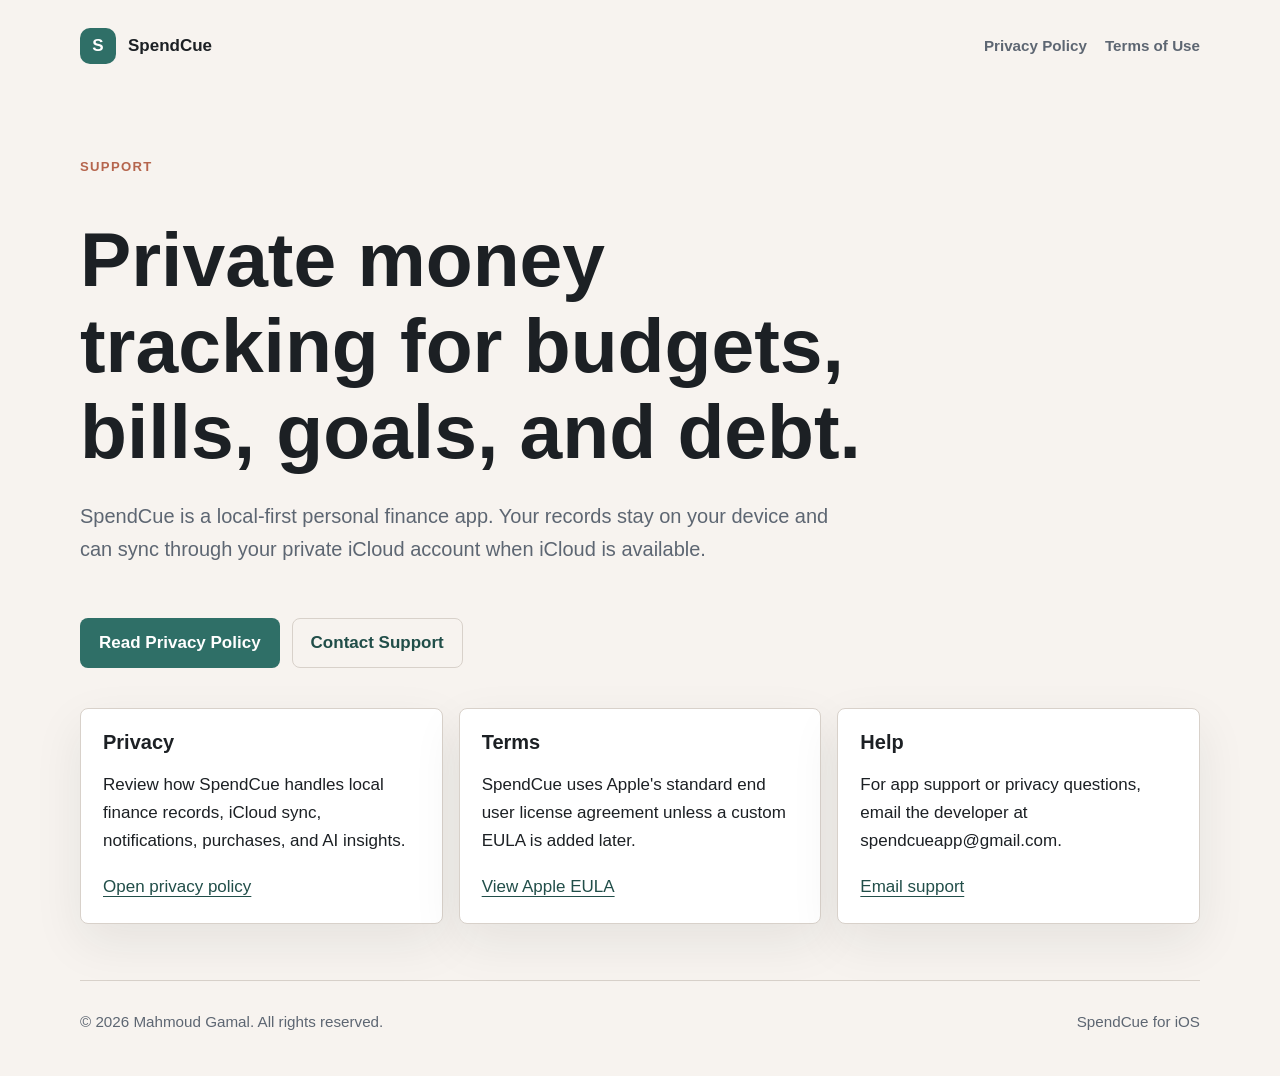
==== docs/index.html @ 09156de7 "Add SpendCue privacy policy site" ====
<!doctype html>
<html lang="en">
  <head>
    <meta charset="utf-8">
    <meta name="viewport" content="width=device-width, initial-scale=1">
    <title>SpendCue Support</title>
    <meta name="description" content="Support and privacy information for SpendCue, a private personal finance tracker for iPhone.">
    <link rel="canonical" href="https://mahmoudfotta.github.io/SpendCue/">
    <link rel="stylesheet" href="./assets/styles.css">
  </head>
  <body>
    <header class="site-header">
      <a class="brand" href="./" aria-label="SpendCue home">
        <span class="brand-mark">S</span>
        <span>SpendCue</span>
      </a>
      <nav class="nav" aria-label="Primary navigation">
        <a href="./privacy/">Privacy Policy</a>
        <a href="https://www.apple.com/legal/internet-services/itunes/dev/stdeula/">Terms of Use</a>
      </nav>
    </header>

    <main>
      <section class="hero">
        <p class="eyebrow">Support</p>
        <h1>Private money tracking for budgets, bills, goals, and debt.</h1>
        <p class="lede">
          SpendCue is a local-first personal finance app. Your records stay on your device and can sync through your private iCloud account when iCloud is available.
        </p>
        <div class="actions">
          <a class="button" href="./privacy/">Read Privacy Policy</a>
          <a class="button secondary" href="mailto:spendcueapp@gmail.com">Contact Support</a>
        </div>
      </section>

      <section class="cards" aria-label="Support links">
        <article class="card">
          <h2>Privacy</h2>
          <p>Review how SpendCue handles local finance records, iCloud sync, notifications, purchases, and AI insights.</p>
          <a href="./privacy/">Open privacy policy</a>
        </article>
        <article class="card">
          <h2>Terms</h2>
          <p>SpendCue uses Apple's standard end user license agreement unless a custom EULA is added later.</p>
          <a href="https://www.apple.com/legal/internet-services/itunes/dev/stdeula/">View Apple EULA</a>
        </article>
        <article class="card">
          <h2>Help</h2>
          <p>For app support or privacy questions, email the developer at spendcueapp@gmail.com.</p>
          <a href="mailto:spendcueapp@gmail.com">Email support</a>
        </article>
      </section>
    </main>

    <footer class="site-footer">
      <span>&copy; 2026 Mahmoud Gamal. All rights reserved.</span>
      <span>SpendCue for iOS</span>
    </footer>
  </body>
</html>
---- docs/assets/styles.css ----
:root {
  color-scheme: light;
  --bg: #f7f3ef;
  --surface: #ffffff;
  --ink: #1c2024;
  --muted: #5d6672;
  --line: #d8d1ca;
  --brand: #2f6f67;
  --brand-strong: #214e49;
  --accent: #b5654d;
  --shadow: 0 18px 50px rgba(31, 37, 44, 0.08);
}

* {
  box-sizing: border-box;
}

html {
  scroll-behavior: smooth;
}

body {
  margin: 0;
  background: var(--bg);
  color: var(--ink);
  font-family: -apple-system, BlinkMacSystemFont, "Segoe UI", sans-serif;
  font-size: 17px;
  line-height: 1.65;
}

a {
  color: var(--brand-strong);
  text-decoration-thickness: 0.08em;
  text-underline-offset: 0.22em;
}

.site-header,
.site-footer {
  width: min(1120px, calc(100% - 40px));
  margin: 0 auto;
}

.site-header {
  display: flex;
  align-items: center;
  justify-content: space-between;
  gap: 24px;
  padding: 28px 0;
}

.brand {
  display: inline-flex;
  align-items: center;
  gap: 12px;
  color: var(--ink);
  font-weight: 700;
  letter-spacing: 0;
  text-decoration: none;
}

.brand-mark {
  display: grid;
  width: 36px;
  height: 36px;
  place-items: center;
  border-radius: 10px;
  background: var(--brand);
  color: #ffffff;
  font-weight: 800;
}

.nav {
  display: flex;
  align-items: center;
  gap: 18px;
  flex-wrap: wrap;
}

.nav a {
  color: var(--muted);
  font-size: 0.95rem;
  font-weight: 600;
  text-decoration: none;
}

.nav a:hover {
  color: var(--brand-strong);
}

main {
  width: min(1120px, calc(100% - 40px));
  margin: 0 auto 56px;
}

.hero {
  display: grid;
  gap: 26px;
  padding: 64px 0 40px;
}

.eyebrow {
  color: var(--accent);
  font-size: 0.82rem;
  font-weight: 800;
  letter-spacing: 0.1em;
  margin: 0 0 12px;
  text-transform: uppercase;
}

h1,
h2,
h3 {
  letter-spacing: 0;
  line-height: 1.12;
}

h1 {
  max-width: 820px;
  margin: 0;
  font-size: clamp(2.45rem, 6vw, 4.85rem);
}

h2 {
  margin: 0 0 18px;
  font-size: clamp(1.65rem, 3vw, 2.35rem);
}

h3 {
  margin: 28px 0 10px;
  font-size: 1.12rem;
}

p {
  margin: 0 0 18px;
}

.lede {
  max-width: 760px;
  color: var(--muted);
  font-size: clamp(1.08rem, 2vw, 1.25rem);
}

.actions {
  display: flex;
  gap: 12px;
  flex-wrap: wrap;
  margin-top: 8px;
}

.button {
  display: inline-flex;
  align-items: center;
  justify-content: center;
  min-height: 46px;
  padding: 10px 18px;
  border: 1px solid transparent;
  border-radius: 8px;
  background: var(--brand);
  color: #ffffff;
  font-weight: 700;
  text-decoration: none;
}

.button.secondary {
  border-color: var(--line);
  background: transparent;
  color: var(--brand-strong);
}

.content-grid {
  display: grid;
  grid-template-columns: 0.9fr 2.1fr;
  gap: 28px;
  align-items: start;
}

.summary,
.policy {
  border: 1px solid var(--line);
  border-radius: 8px;
  background: var(--surface);
  box-shadow: var(--shadow);
}

.summary {
  position: sticky;
  top: 20px;
  padding: 22px;
}

.summary h2 {
  margin-bottom: 12px;
  font-size: 1rem;
}

.summary ul,
.policy ul {
  margin: 0;
  padding-left: 20px;
}

.summary li,
.policy li {
  margin: 8px 0;
}

.summary a {
  color: var(--muted);
  text-decoration: none;
}

.summary a:hover {
  color: var(--brand-strong);
}

.policy {
  padding: clamp(26px, 5vw, 54px);
}

.policy section + section {
  margin-top: 42px;
  padding-top: 34px;
  border-top: 1px solid var(--line);
}

.callout {
  margin: 28px 0;
  padding: 18px 20px;
  border-left: 4px solid var(--brand);
  border-radius: 8px;
  background: #eef6f3;
}

.meta {
  color: var(--muted);
  font-size: 0.95rem;
}

.cards {
  display: grid;
  grid-template-columns: repeat(3, minmax(0, 1fr));
  gap: 16px;
}

.card {
  min-height: 180px;
  padding: 22px;
  border: 1px solid var(--line);
  border-radius: 8px;
  background: var(--surface);
  box-shadow: var(--shadow);
}

.card h2 {
  font-size: 1.25rem;
}

.site-footer {
  display: flex;
  justify-content: space-between;
  gap: 20px;
  padding: 28px 0 42px;
  border-top: 1px solid var(--line);
  color: var(--muted);
  font-size: 0.95rem;
}

@media (max-width: 820px) {
  .site-header,
  .site-footer {
    align-items: flex-start;
    flex-direction: column;
  }

  .hero {
    padding-top: 36px;
  }

  .content-grid,
  .cards {
    grid-template-columns: 1fr;
  }

  .summary {
    position: static;
  }
}
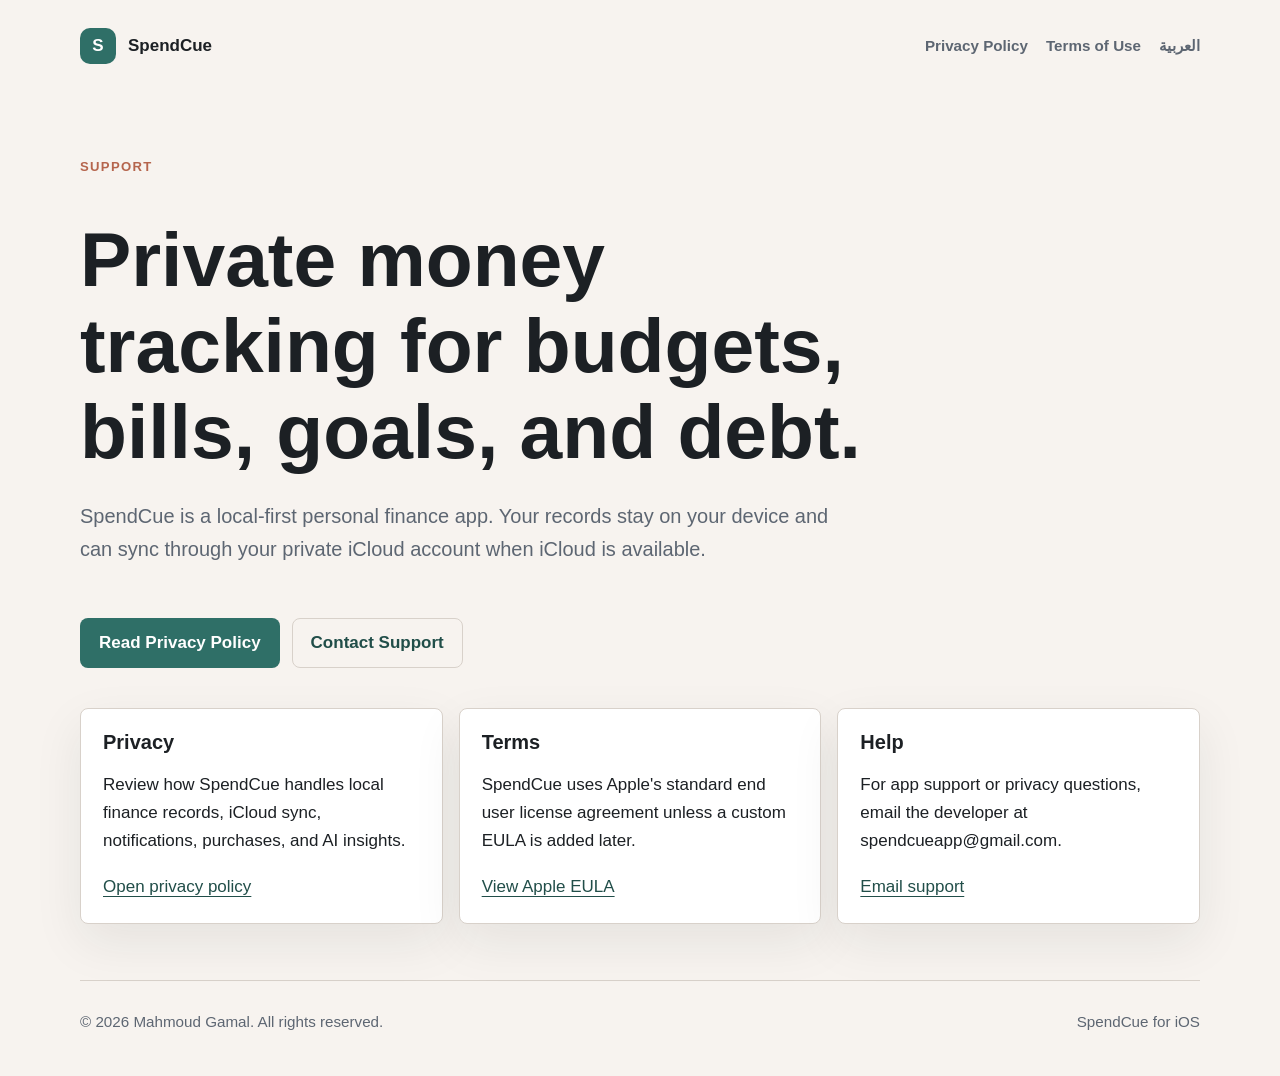
==== commit 7579d573: "Add Arabic privacy policy pages" ====
--- a/docs/index.html
+++ b/docs/index.html
@@ -5,7 +5,10 @@
     <meta name="viewport" content="width=device-width, initial-scale=1">
     <title>SpendCue Support</title>
     <meta name="description" content="Support and privacy information for SpendCue, a private personal finance tracker for iPhone.">
-    <link rel="canonical" href="https://mahmoudfotta.github.io/SpendCue/">
+    <link rel="canonical" href="https://mahmoudfotta.github.io/SpendCuePrivacy/">
+    <link rel="alternate" hreflang="en" href="https://mahmoudfotta.github.io/SpendCuePrivacy/">
+    <link rel="alternate" hreflang="ar" href="https://mahmoudfotta.github.io/SpendCuePrivacy/ar/">
+    <link rel="alternate" hreflang="x-default" href="https://mahmoudfotta.github.io/SpendCuePrivacy/">
     <link rel="stylesheet" href="./assets/styles.css">
   </head>
   <body>
@@ -17,6 +20,7 @@
       <nav class="nav" aria-label="Primary navigation">
         <a href="./privacy/">Privacy Policy</a>
         <a href="https://www.apple.com/legal/internet-services/itunes/dev/stdeula/">Terms of Use</a>
+        <a href="./ar/" lang="ar">العربية</a>
       </nav>
     </header>
 
--- a/docs/assets/styles.css
+++ b/docs/assets/styles.css
@@ -26,6 +26,10 @@
   font-family: -apple-system, BlinkMacSystemFont, "Segoe UI", sans-serif;
   font-size: 17px;
   line-height: 1.65;
+}
+
+html[dir="rtl"] body {
+  text-align: right;
 }
 
 a {
@@ -199,6 +203,12 @@
   padding-left: 20px;
 }
 
+html[dir="rtl"] .summary ul,
+html[dir="rtl"] .policy ul {
+  padding-right: 20px;
+  padding-left: 0;
+}
+
 .summary li,
 .policy li {
   margin: 8px 0;
@@ -229,6 +239,11 @@
   border-left: 4px solid var(--brand);
   border-radius: 8px;
   background: #eef6f3;
+}
+
+html[dir="rtl"] .callout {
+  border-right: 4px solid var(--brand);
+  border-left: 0;
 }
 
 .meta {
